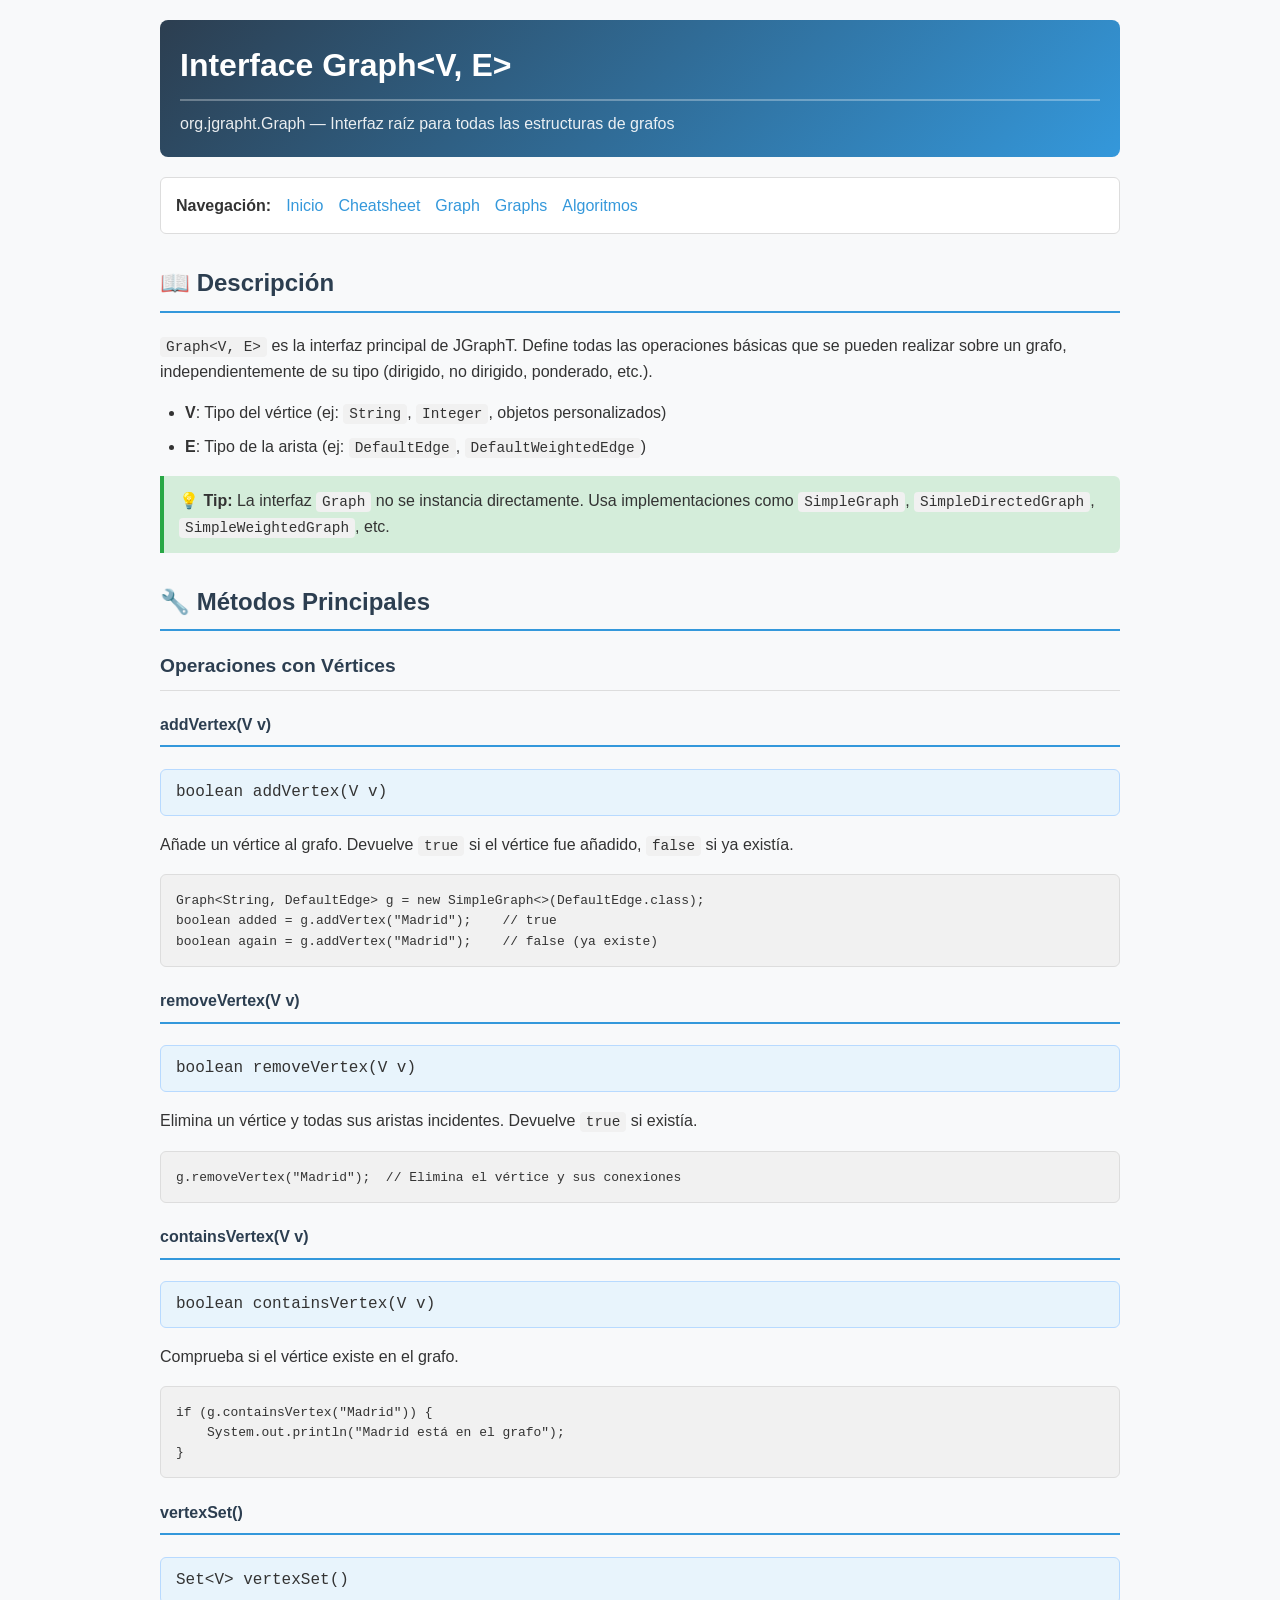
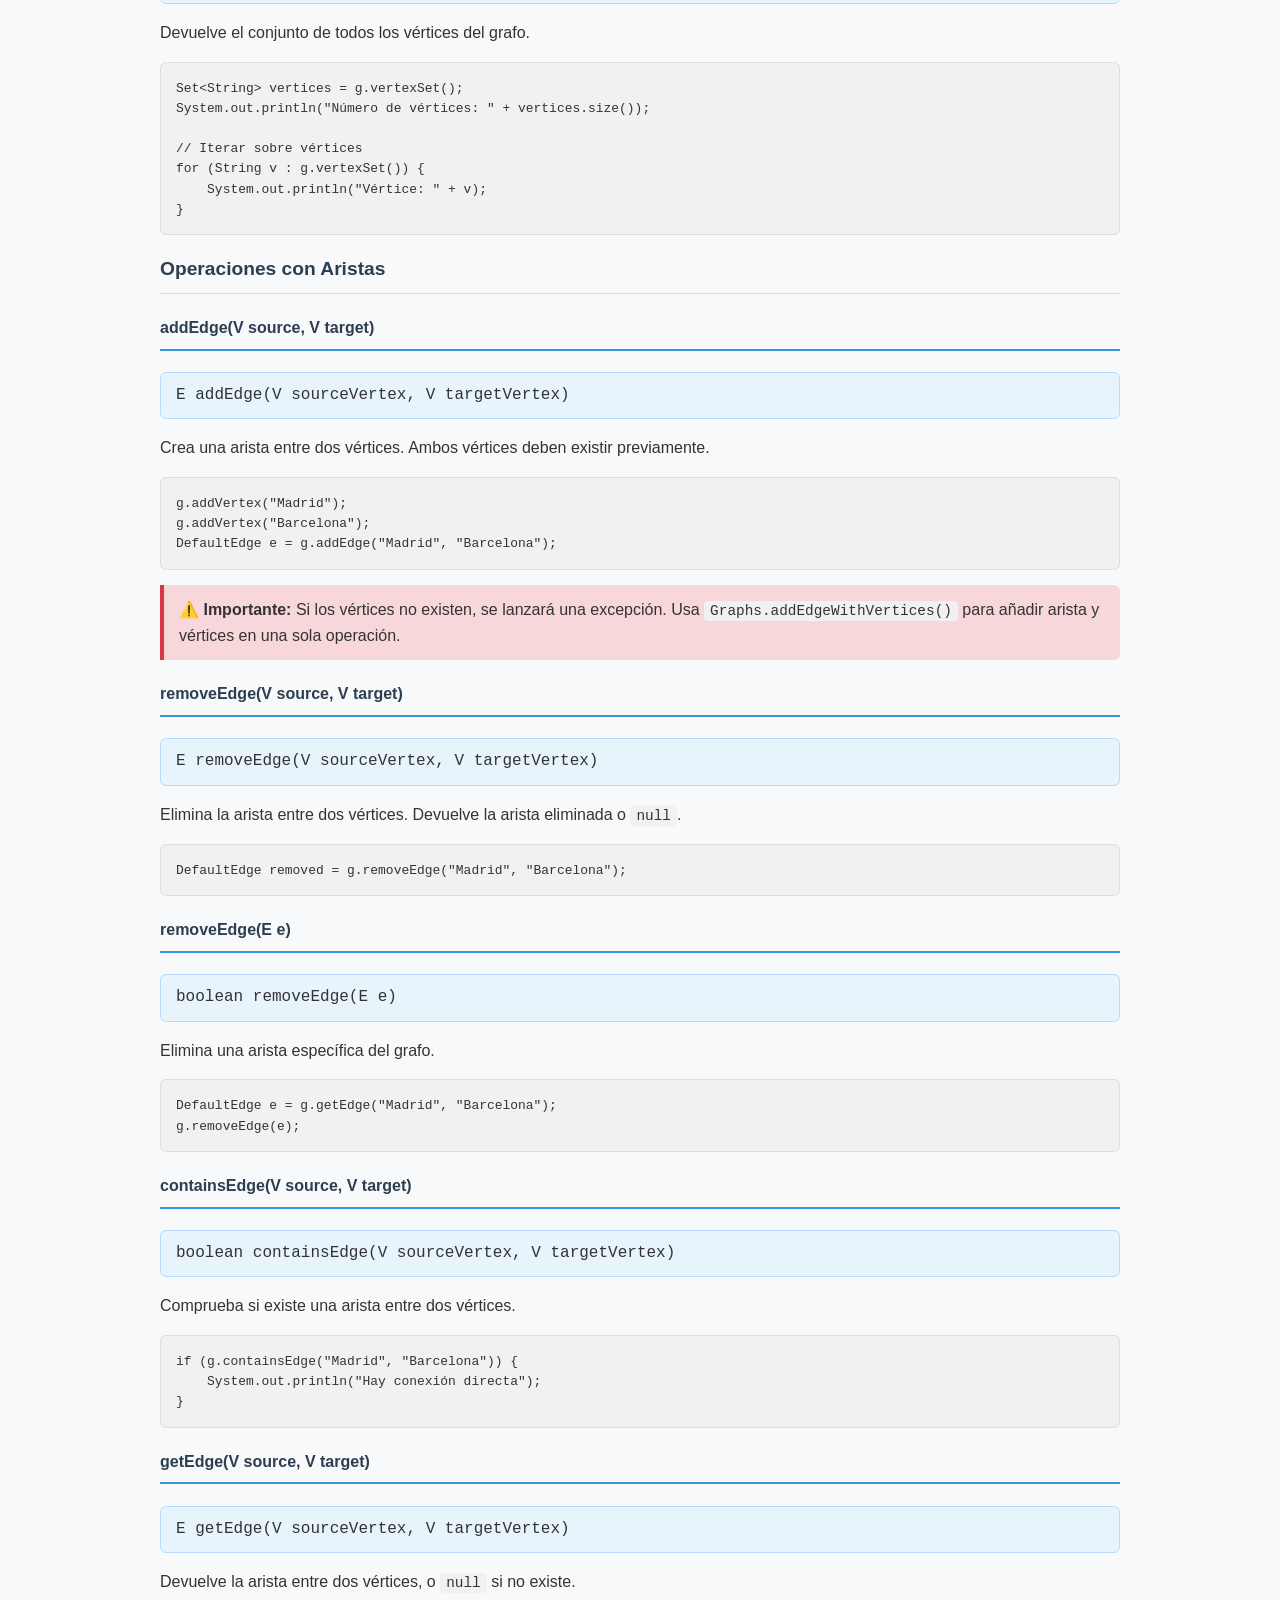
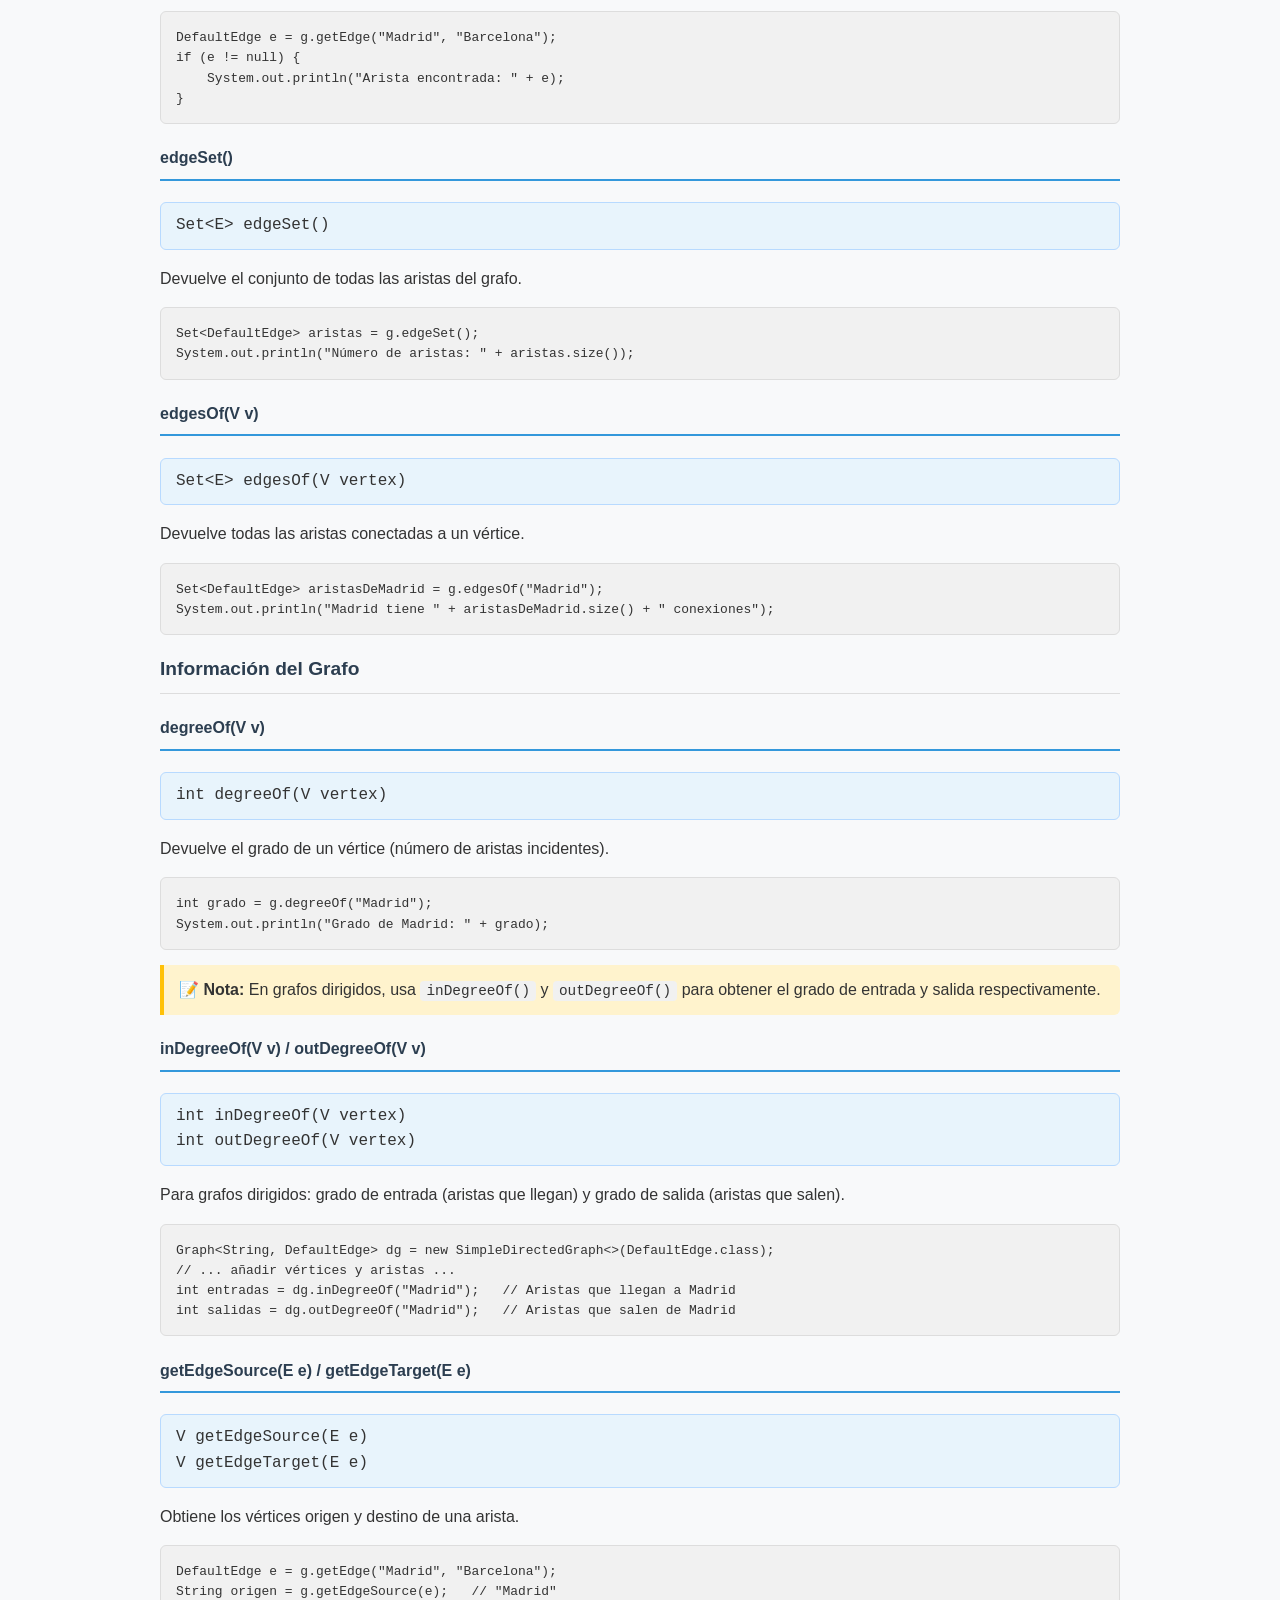
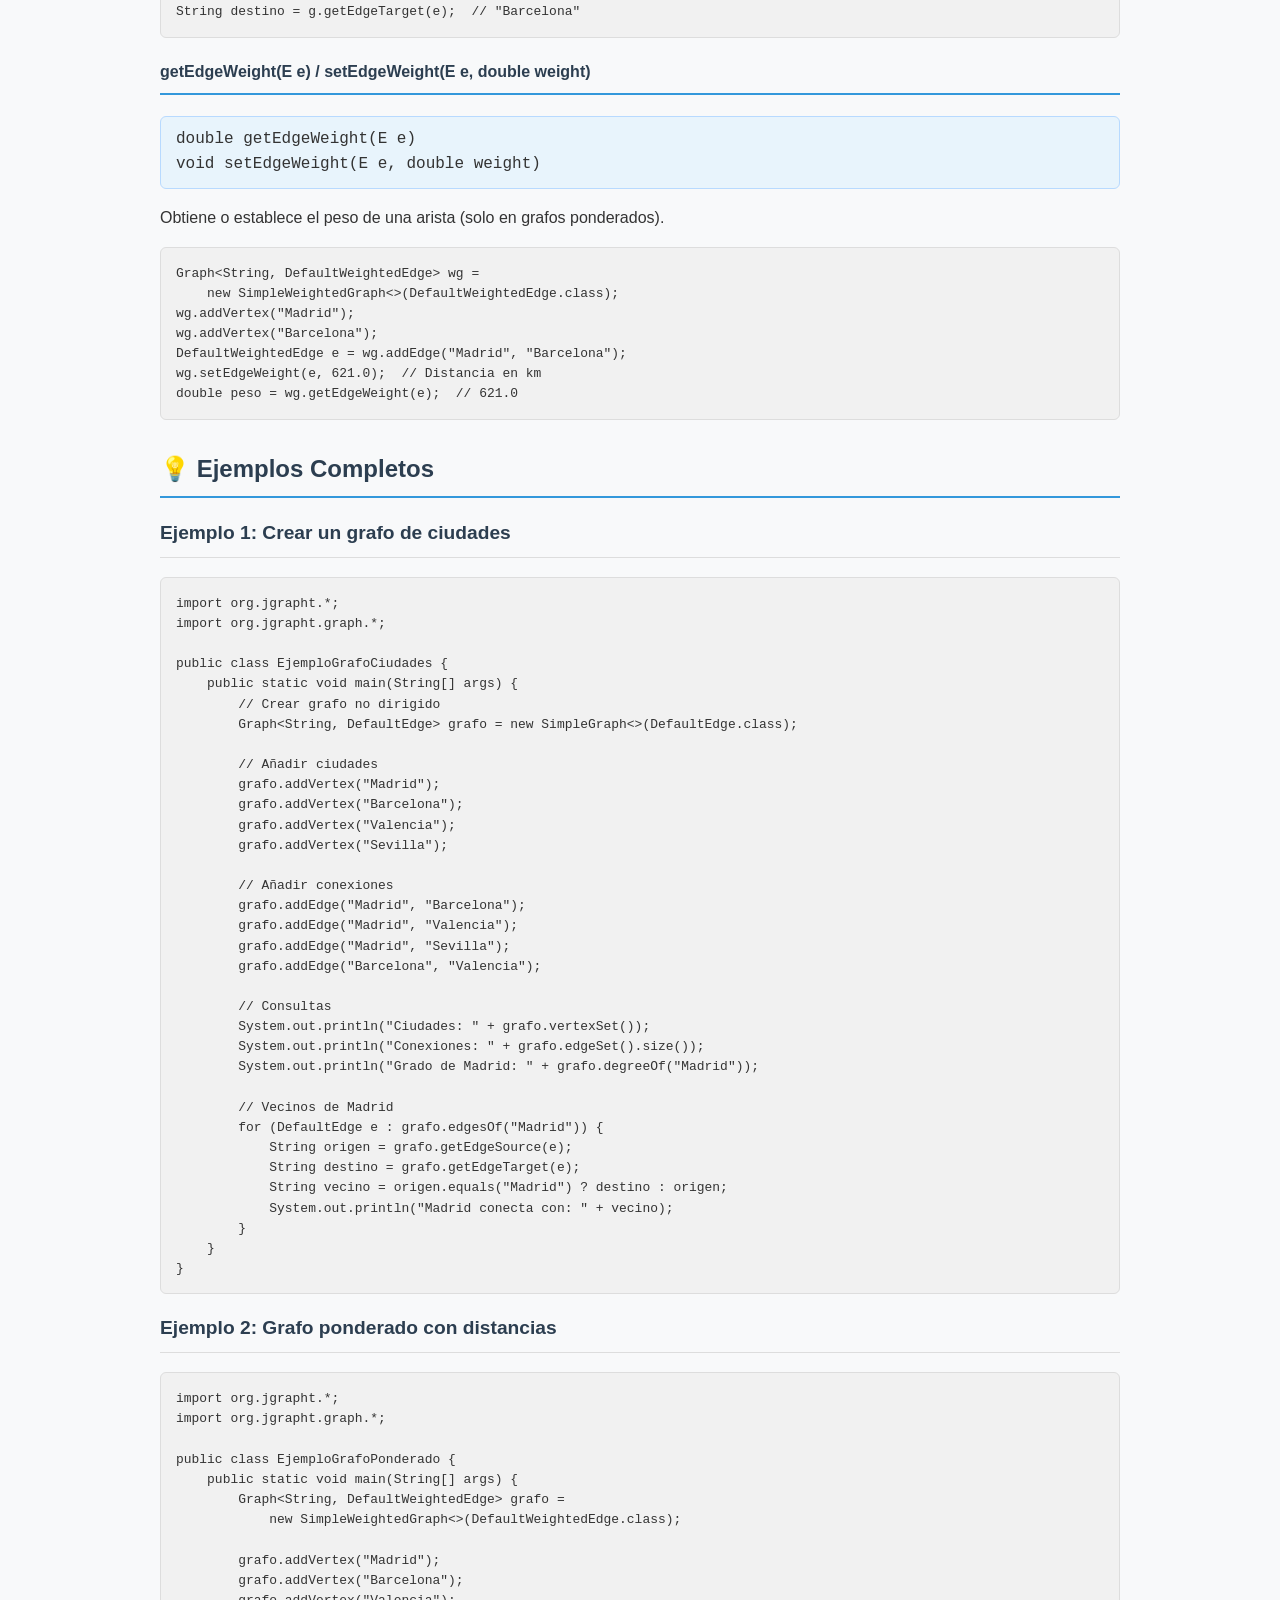
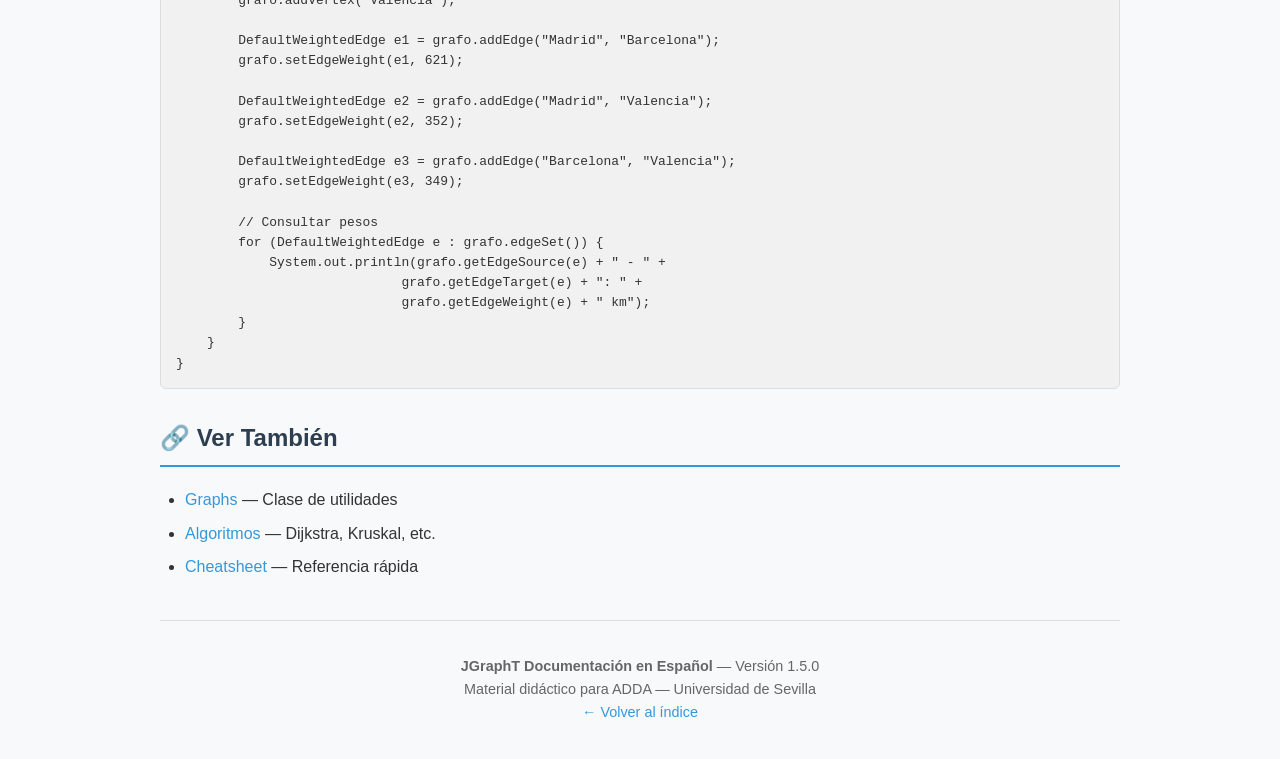
==== PI2_2025_2026_Base_ADDA/docs/jgrapht-es/classes/Graph.html @ 59868d42 "Add Spanish JGraphT documentation HTML files Co-authored-by: rosamola77 <181229581+rosamola77@users." ====
<!DOCTYPE html>
<html lang="es">
<head>
    <meta charset="UTF-8">
    <meta name="viewport" content="width=device-width, initial-scale=1.0">
    <title>Graph — JGraphT Documentación en español</title>
    <link rel="stylesheet" href="../css/style.css">
</head>
<body>
    <div class="class-header">
        <h1>Interface Graph&lt;V, E&gt;</h1>
        <p>org.jgrapht.Graph — Interfaz raíz para todas las estructuras de grafos</p>
    </div>

    <div class="navigation">
        <ul>
            <li><strong>Navegación:</strong></li>
            <li><a href="../index.html">Inicio</a></li>
            <li><a href="../cheatsheet.html">Cheatsheet</a></li>
            <li><a href="Graph.html">Graph</a></li>
            <li><a href="Graphs.html">Graphs</a></li>
            <li><a href="Algorithms.html">Algoritmos</a></li>
        </ul>
    </div>

    <h2>📖 Descripción</h2>
    <p>
        <code>Graph&lt;V, E&gt;</code> es la interfaz principal de JGraphT. Define todas las operaciones básicas
        que se pueden realizar sobre un grafo, independientemente de su tipo (dirigido, no dirigido, ponderado, etc.).
    </p>
    <ul>
        <li><strong>V</strong>: Tipo del vértice (ej: <code>String</code>, <code>Integer</code>, objetos personalizados)</li>
        <li><strong>E</strong>: Tipo de la arista (ej: <code>DefaultEdge</code>, <code>DefaultWeightedEdge</code>)</li>
    </ul>

    <div class="tip">
        <strong>💡 Tip:</strong> La interfaz <code>Graph</code> no se instancia directamente. Usa implementaciones 
        como <code>SimpleGraph</code>, <code>SimpleDirectedGraph</code>, <code>SimpleWeightedGraph</code>, etc.
    </div>

    <h2>🔧 Métodos Principales</h2>

    <h3>Operaciones con Vértices</h3>

    <h4>addVertex(V v)</h4>
    <div class="method-signature">boolean addVertex(V v)</div>
    <p>Añade un vértice al grafo. Devuelve <code>true</code> si el vértice fue añadido, <code>false</code> si ya existía.</p>
    <pre><code>Graph&lt;String, DefaultEdge&gt; g = new SimpleGraph&lt;&gt;(DefaultEdge.class);
boolean added = g.addVertex("Madrid");    // true
boolean again = g.addVertex("Madrid");    // false (ya existe)</code></pre>

    <h4>removeVertex(V v)</h4>
    <div class="method-signature">boolean removeVertex(V v)</div>
    <p>Elimina un vértice y todas sus aristas incidentes. Devuelve <code>true</code> si existía.</p>
    <pre><code>g.removeVertex("Madrid");  // Elimina el vértice y sus conexiones</code></pre>

    <h4>containsVertex(V v)</h4>
    <div class="method-signature">boolean containsVertex(V v)</div>
    <p>Comprueba si el vértice existe en el grafo.</p>
    <pre><code>if (g.containsVertex("Madrid")) {
    System.out.println("Madrid está en el grafo");
}</code></pre>

    <h4>vertexSet()</h4>
    <div class="method-signature">Set&lt;V&gt; vertexSet()</div>
    <p>Devuelve el conjunto de todos los vértices del grafo.</p>
    <pre><code>Set&lt;String&gt; vertices = g.vertexSet();
System.out.println("Número de vértices: " + vertices.size());

// Iterar sobre vértices
for (String v : g.vertexSet()) {
    System.out.println("Vértice: " + v);
}</code></pre>

    <h3>Operaciones con Aristas</h3>

    <h4>addEdge(V source, V target)</h4>
    <div class="method-signature">E addEdge(V sourceVertex, V targetVertex)</div>
    <p>Crea una arista entre dos vértices. Ambos vértices deben existir previamente.</p>
    <pre><code>g.addVertex("Madrid");
g.addVertex("Barcelona");
DefaultEdge e = g.addEdge("Madrid", "Barcelona");</code></pre>

    <div class="warning">
        <strong>⚠️ Importante:</strong> Si los vértices no existen, se lanzará una excepción. 
        Usa <code>Graphs.addEdgeWithVertices()</code> para añadir arista y vértices en una sola operación.
    </div>

    <h4>removeEdge(V source, V target)</h4>
    <div class="method-signature">E removeEdge(V sourceVertex, V targetVertex)</div>
    <p>Elimina la arista entre dos vértices. Devuelve la arista eliminada o <code>null</code>.</p>
    <pre><code>DefaultEdge removed = g.removeEdge("Madrid", "Barcelona");</code></pre>

    <h4>removeEdge(E e)</h4>
    <div class="method-signature">boolean removeEdge(E e)</div>
    <p>Elimina una arista específica del grafo.</p>
    <pre><code>DefaultEdge e = g.getEdge("Madrid", "Barcelona");
g.removeEdge(e);</code></pre>

    <h4>containsEdge(V source, V target)</h4>
    <div class="method-signature">boolean containsEdge(V sourceVertex, V targetVertex)</div>
    <p>Comprueba si existe una arista entre dos vértices.</p>
    <pre><code>if (g.containsEdge("Madrid", "Barcelona")) {
    System.out.println("Hay conexión directa");
}</code></pre>

    <h4>getEdge(V source, V target)</h4>
    <div class="method-signature">E getEdge(V sourceVertex, V targetVertex)</div>
    <p>Devuelve la arista entre dos vértices, o <code>null</code> si no existe.</p>
    <pre><code>DefaultEdge e = g.getEdge("Madrid", "Barcelona");
if (e != null) {
    System.out.println("Arista encontrada: " + e);
}</code></pre>

    <h4>edgeSet()</h4>
    <div class="method-signature">Set&lt;E&gt; edgeSet()</div>
    <p>Devuelve el conjunto de todas las aristas del grafo.</p>
    <pre><code>Set&lt;DefaultEdge&gt; aristas = g.edgeSet();
System.out.println("Número de aristas: " + aristas.size());</code></pre>

    <h4>edgesOf(V v)</h4>
    <div class="method-signature">Set&lt;E&gt; edgesOf(V vertex)</div>
    <p>Devuelve todas las aristas conectadas a un vértice.</p>
    <pre><code>Set&lt;DefaultEdge&gt; aristasDeMadrid = g.edgesOf("Madrid");
System.out.println("Madrid tiene " + aristasDeMadrid.size() + " conexiones");</code></pre>

    <h3>Información del Grafo</h3>

    <h4>degreeOf(V v)</h4>
    <div class="method-signature">int degreeOf(V vertex)</div>
    <p>Devuelve el grado de un vértice (número de aristas incidentes).</p>
    <pre><code>int grado = g.degreeOf("Madrid");
System.out.println("Grado de Madrid: " + grado);</code></pre>

    <div class="note">
        <strong>📝 Nota:</strong> En grafos dirigidos, usa <code>inDegreeOf()</code> y <code>outDegreeOf()</code> 
        para obtener el grado de entrada y salida respectivamente.
    </div>

    <h4>inDegreeOf(V v) / outDegreeOf(V v)</h4>
    <div class="method-signature">int inDegreeOf(V vertex)<br>int outDegreeOf(V vertex)</div>
    <p>Para grafos dirigidos: grado de entrada (aristas que llegan) y grado de salida (aristas que salen).</p>
    <pre><code>Graph&lt;String, DefaultEdge&gt; dg = new SimpleDirectedGraph&lt;&gt;(DefaultEdge.class);
// ... añadir vértices y aristas ...
int entradas = dg.inDegreeOf("Madrid");   // Aristas que llegan a Madrid
int salidas = dg.outDegreeOf("Madrid");   // Aristas que salen de Madrid</code></pre>

    <h4>getEdgeSource(E e) / getEdgeTarget(E e)</h4>
    <div class="method-signature">V getEdgeSource(E e)<br>V getEdgeTarget(E e)</div>
    <p>Obtiene los vértices origen y destino de una arista.</p>
    <pre><code>DefaultEdge e = g.getEdge("Madrid", "Barcelona");
String origen = g.getEdgeSource(e);   // "Madrid"
String destino = g.getEdgeTarget(e);  // "Barcelona"</code></pre>

    <h4>getEdgeWeight(E e) / setEdgeWeight(E e, double weight)</h4>
    <div class="method-signature">double getEdgeWeight(E e)<br>void setEdgeWeight(E e, double weight)</div>
    <p>Obtiene o establece el peso de una arista (solo en grafos ponderados).</p>
    <pre><code>Graph&lt;String, DefaultWeightedEdge&gt; wg = 
    new SimpleWeightedGraph&lt;&gt;(DefaultWeightedEdge.class);
wg.addVertex("Madrid");
wg.addVertex("Barcelona");
DefaultWeightedEdge e = wg.addEdge("Madrid", "Barcelona");
wg.setEdgeWeight(e, 621.0);  // Distancia en km
double peso = wg.getEdgeWeight(e);  // 621.0</code></pre>

    <h2>💡 Ejemplos Completos</h2>

    <h3>Ejemplo 1: Crear un grafo de ciudades</h3>
    <pre><code>import org.jgrapht.*;
import org.jgrapht.graph.*;

public class EjemploGrafoCiudades {
    public static void main(String[] args) {
        // Crear grafo no dirigido
        Graph&lt;String, DefaultEdge&gt; grafo = new SimpleGraph&lt;&gt;(DefaultEdge.class);
        
        // Añadir ciudades
        grafo.addVertex("Madrid");
        grafo.addVertex("Barcelona");
        grafo.addVertex("Valencia");
        grafo.addVertex("Sevilla");
        
        // Añadir conexiones
        grafo.addEdge("Madrid", "Barcelona");
        grafo.addEdge("Madrid", "Valencia");
        grafo.addEdge("Madrid", "Sevilla");
        grafo.addEdge("Barcelona", "Valencia");
        
        // Consultas
        System.out.println("Ciudades: " + grafo.vertexSet());
        System.out.println("Conexiones: " + grafo.edgeSet().size());
        System.out.println("Grado de Madrid: " + grafo.degreeOf("Madrid"));
        
        // Vecinos de Madrid
        for (DefaultEdge e : grafo.edgesOf("Madrid")) {
            String origen = grafo.getEdgeSource(e);
            String destino = grafo.getEdgeTarget(e);
            String vecino = origen.equals("Madrid") ? destino : origen;
            System.out.println("Madrid conecta con: " + vecino);
        }
    }
}</code></pre>

    <h3>Ejemplo 2: Grafo ponderado con distancias</h3>
    <pre><code>import org.jgrapht.*;
import org.jgrapht.graph.*;

public class EjemploGrafoPonderado {
    public static void main(String[] args) {
        Graph&lt;String, DefaultWeightedEdge&gt; grafo = 
            new SimpleWeightedGraph&lt;&gt;(DefaultWeightedEdge.class);
        
        grafo.addVertex("Madrid");
        grafo.addVertex("Barcelona");
        grafo.addVertex("Valencia");
        
        DefaultWeightedEdge e1 = grafo.addEdge("Madrid", "Barcelona");
        grafo.setEdgeWeight(e1, 621);
        
        DefaultWeightedEdge e2 = grafo.addEdge("Madrid", "Valencia");
        grafo.setEdgeWeight(e2, 352);
        
        DefaultWeightedEdge e3 = grafo.addEdge("Barcelona", "Valencia");
        grafo.setEdgeWeight(e3, 349);
        
        // Consultar pesos
        for (DefaultWeightedEdge e : grafo.edgeSet()) {
            System.out.println(grafo.getEdgeSource(e) + " - " + 
                             grafo.getEdgeTarget(e) + ": " + 
                             grafo.getEdgeWeight(e) + " km");
        }
    }
}</code></pre>

    <h2>🔗 Ver También</h2>
    <ul>
        <li><a href="Graphs.html">Graphs</a> — Clase de utilidades</li>
        <li><a href="Algorithms.html">Algoritmos</a> — Dijkstra, Kruskal, etc.</li>
        <li><a href="../cheatsheet.html">Cheatsheet</a> — Referencia rápida</li>
    </ul>

    <div class="footer">
        <p>
            <strong>JGraphT Documentación en Español</strong> — Versión 1.5.0<br>
            Material didáctico para ADDA — Universidad de Sevilla<br>
            <a href="../index.html">← Volver al índice</a>
        </p>
    </div>
</body>
</html>
---- PI2_2025_2026_Base_ADDA/docs/jgrapht-es/css/style.css ----
/* 
 * JGraphT - Documentación en español
 * Estilo para la documentación didáctica del curso ADDA
 * Universidad de Sevilla
 */

:root {
    --primary-color: #2c3e50;
    --secondary-color: #3498db;
    --accent-color: #e74c3c;
    --background-color: #f8f9fa;
    --code-background: #f1f1f1;
    --border-color: #ddd;
    --text-color: #333;
}

* {
    box-sizing: border-box;
}

body {
    font-family: 'Segoe UI', Tahoma, Geneva, Verdana, sans-serif;
    line-height: 1.6;
    color: var(--text-color);
    max-width: 1000px;
    margin: 0 auto;
    padding: 20px;
    background-color: var(--background-color);
}

h1, h2, h3, h4 {
    color: var(--primary-color);
    border-bottom: 2px solid var(--secondary-color);
    padding-bottom: 8px;
}

h1 {
    font-size: 2em;
    border-bottom-width: 3px;
}

h2 {
    font-size: 1.5em;
    margin-top: 30px;
}

h3 {
    font-size: 1.2em;
    border-bottom: 1px solid var(--border-color);
}

a {
    color: var(--secondary-color);
    text-decoration: none;
}

a:hover {
    text-decoration: underline;
    color: var(--primary-color);
}

code {
    background-color: var(--code-background);
    padding: 2px 6px;
    border-radius: 4px;
    font-family: 'Consolas', 'Monaco', 'Courier New', monospace;
    font-size: 0.9em;
}

pre {
    background-color: var(--code-background);
    border: 1px solid var(--border-color);
    border-radius: 6px;
    padding: 15px;
    overflow-x: auto;
    font-family: 'Consolas', 'Monaco', 'Courier New', monospace;
    font-size: 0.9em;
    line-height: 1.4;
}

pre code {
    background: none;
    padding: 0;
}

ul, ol {
    padding-left: 25px;
}

li {
    margin-bottom: 8px;
}

table {
    border-collapse: collapse;
    width: 100%;
    margin: 20px 0;
}

th, td {
    border: 1px solid var(--border-color);
    padding: 12px;
    text-align: left;
}

th {
    background-color: var(--primary-color);
    color: white;
}

tr:nth-child(even) {
    background-color: #f2f2f2;
}

.note {
    background-color: #fff3cd;
    border-left: 4px solid #ffc107;
    padding: 12px 15px;
    margin: 15px 0;
    border-radius: 0 6px 6px 0;
}

.tip {
    background-color: #d4edda;
    border-left: 4px solid #28a745;
    padding: 12px 15px;
    margin: 15px 0;
    border-radius: 0 6px 6px 0;
}

.warning {
    background-color: #f8d7da;
    border-left: 4px solid #dc3545;
    padding: 12px 15px;
    margin: 15px 0;
    border-radius: 0 6px 6px 0;
}

.method-signature {
    background-color: #e8f4fc;
    border: 1px solid #b8daff;
    padding: 10px 15px;
    border-radius: 6px;
    font-family: 'Consolas', 'Monaco', 'Courier New', monospace;
    margin: 10px 0;
}

.navigation {
    background-color: white;
    padding: 15px;
    border-radius: 6px;
    border: 1px solid var(--border-color);
    margin-bottom: 20px;
}

.navigation ul {
    list-style-type: none;
    padding: 0;
    margin: 0;
    display: flex;
    flex-wrap: wrap;
    gap: 15px;
}

.navigation li {
    margin: 0;
}

.footer {
    margin-top: 40px;
    padding-top: 20px;
    border-top: 1px solid var(--border-color);
    text-align: center;
    font-size: 0.9em;
    color: #666;
}

.class-header {
    background: linear-gradient(135deg, var(--primary-color), var(--secondary-color));
    color: white;
    padding: 20px;
    border-radius: 8px;
    margin-bottom: 20px;
}

.class-header h1 {
    color: white;
    border-bottom: 2px solid rgba(255,255,255,0.3);
    margin: 0;
}

.class-header p {
    margin: 10px 0 0 0;
    opacity: 0.9;
}

.cheatsheet-item {
    background-color: white;
    border: 1px solid var(--border-color);
    border-radius: 6px;
    padding: 15px;
    margin: 15px 0;
}

.cheatsheet-item h4 {
    margin: 0 0 10px 0;
    border: none;
    padding: 0;
    color: var(--secondary-color);
}
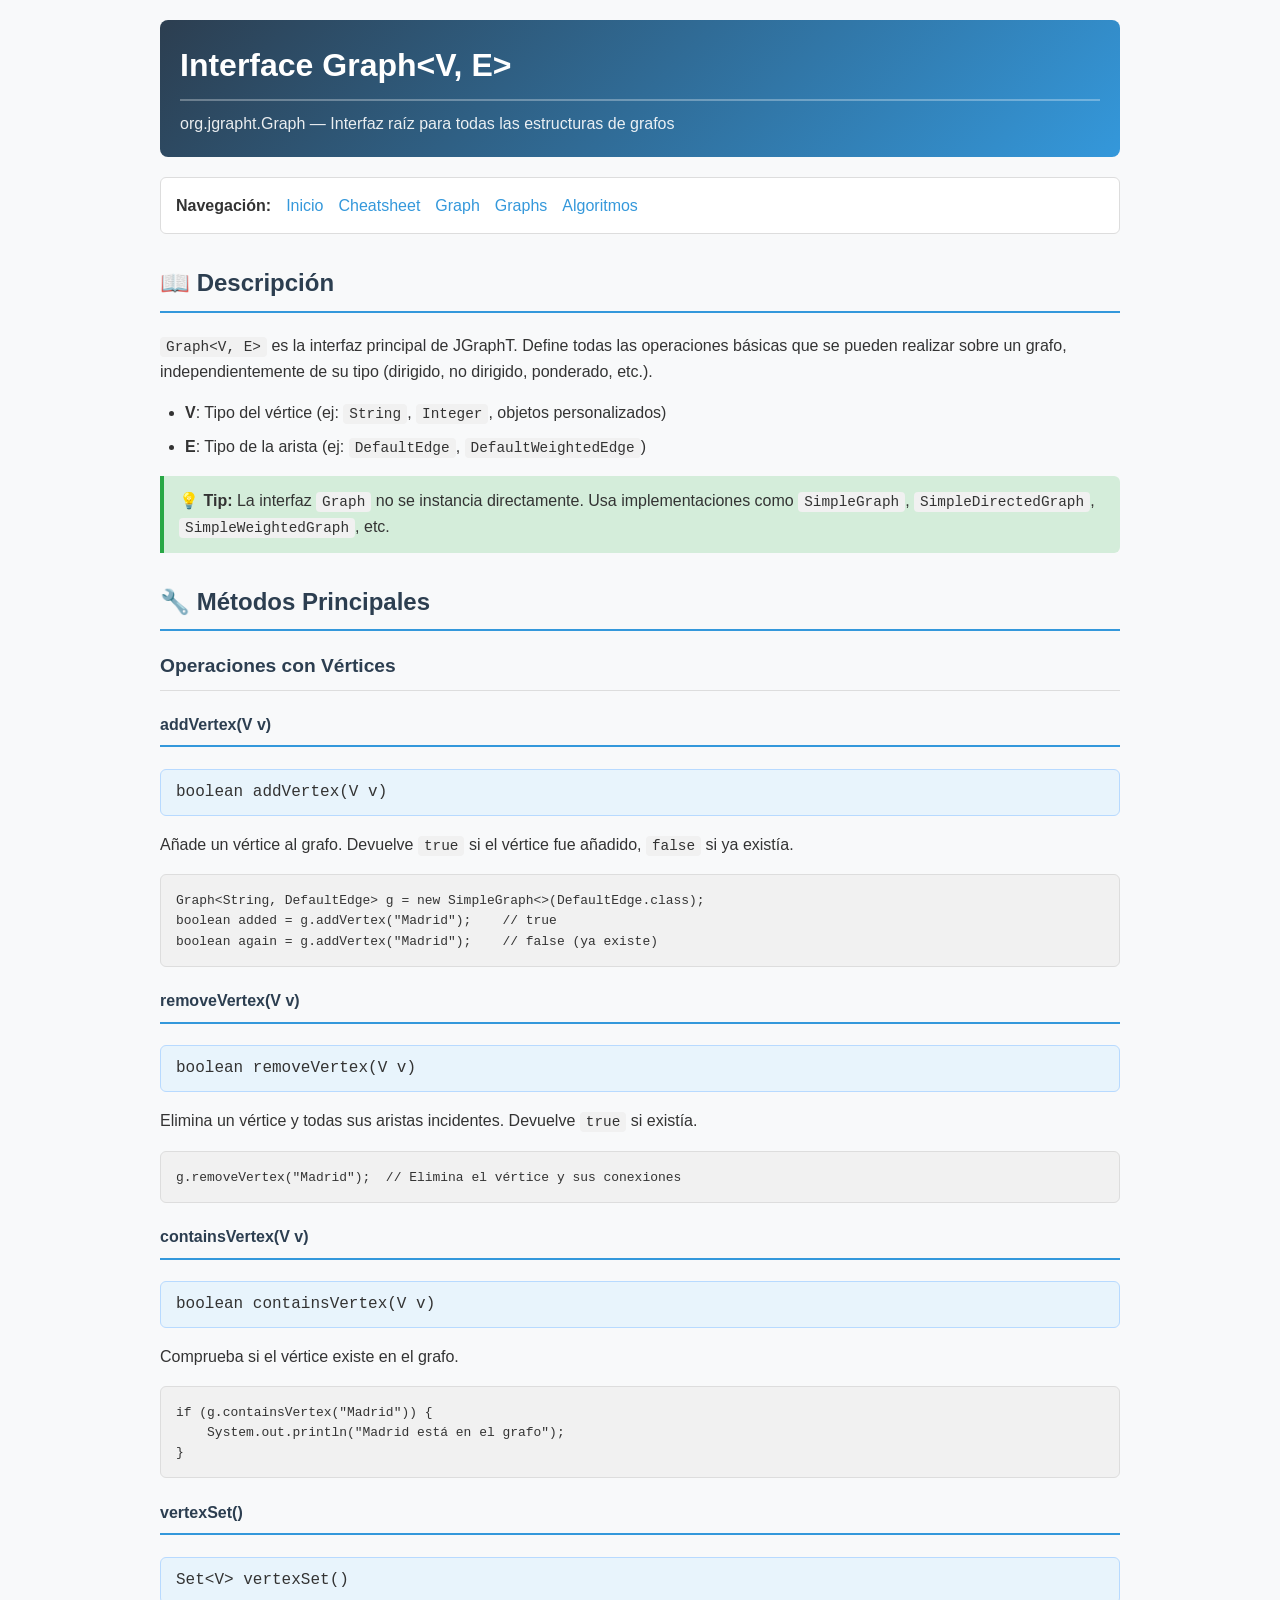
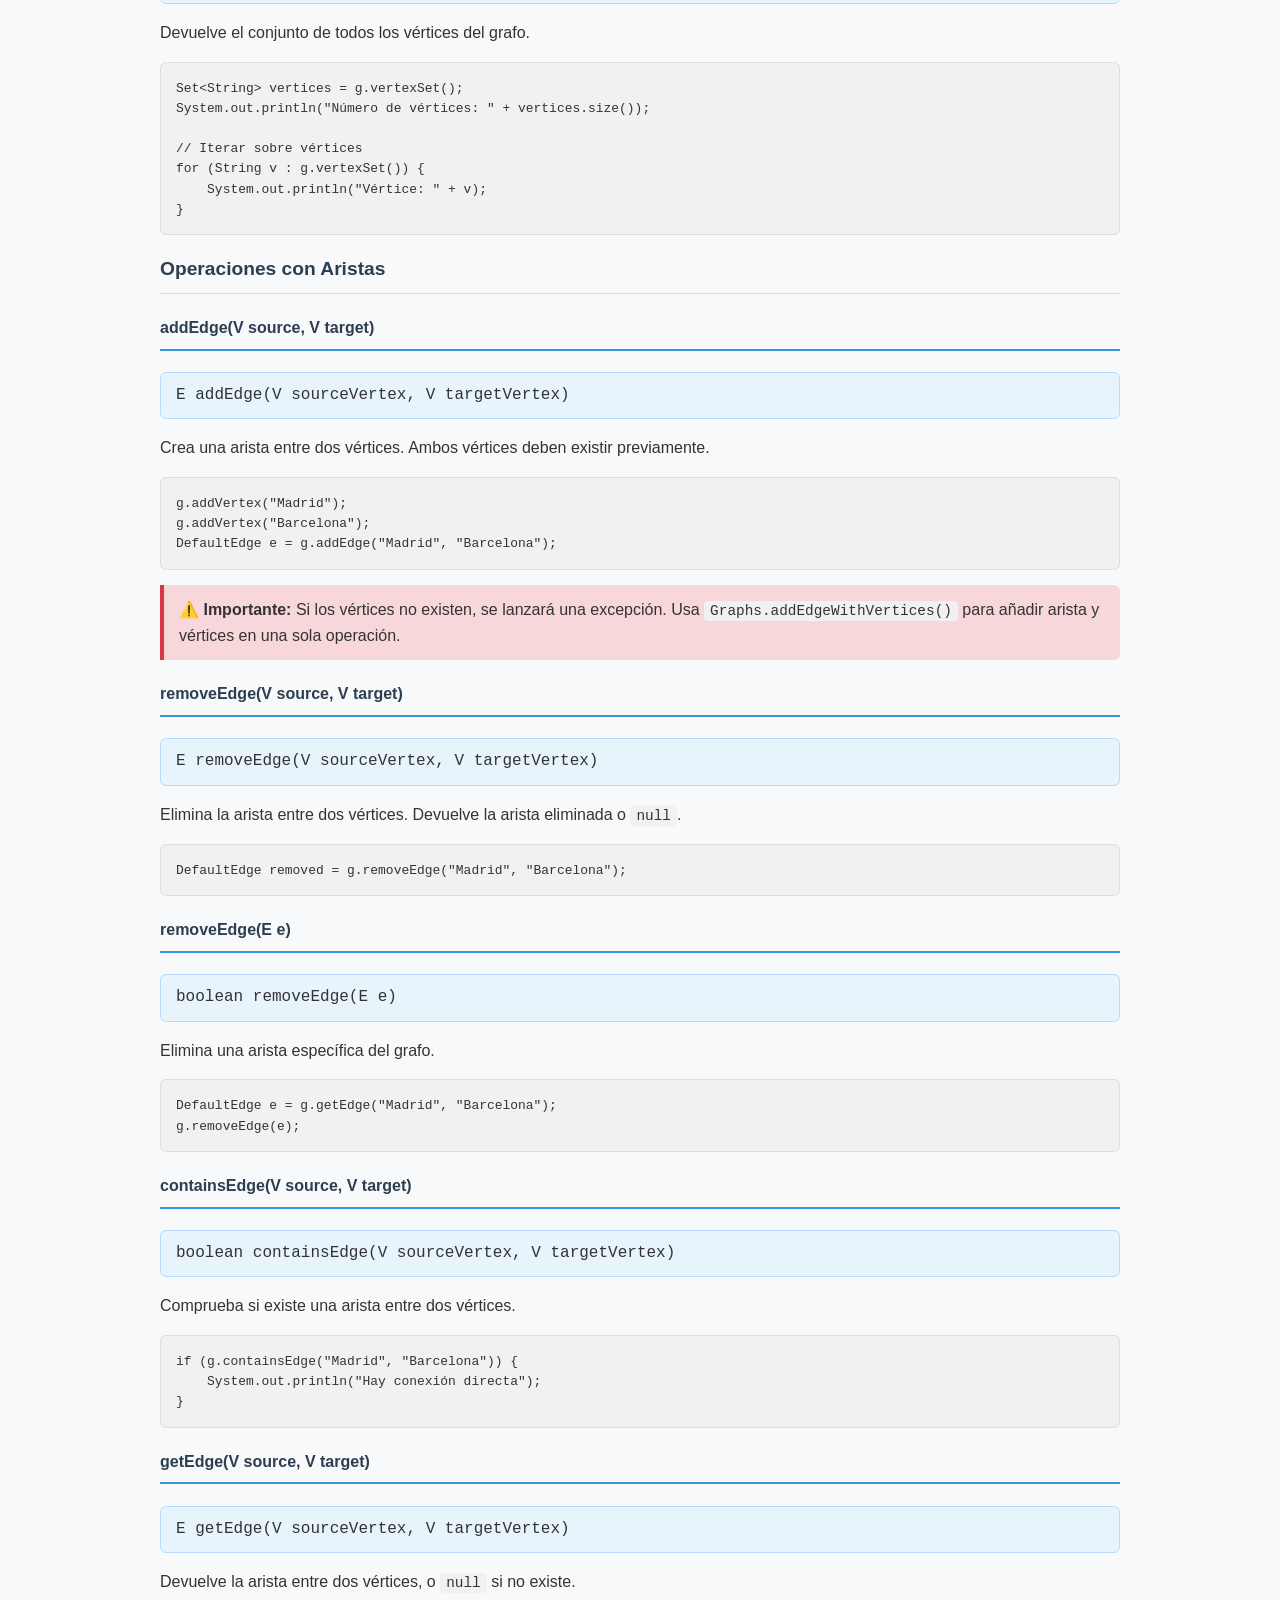
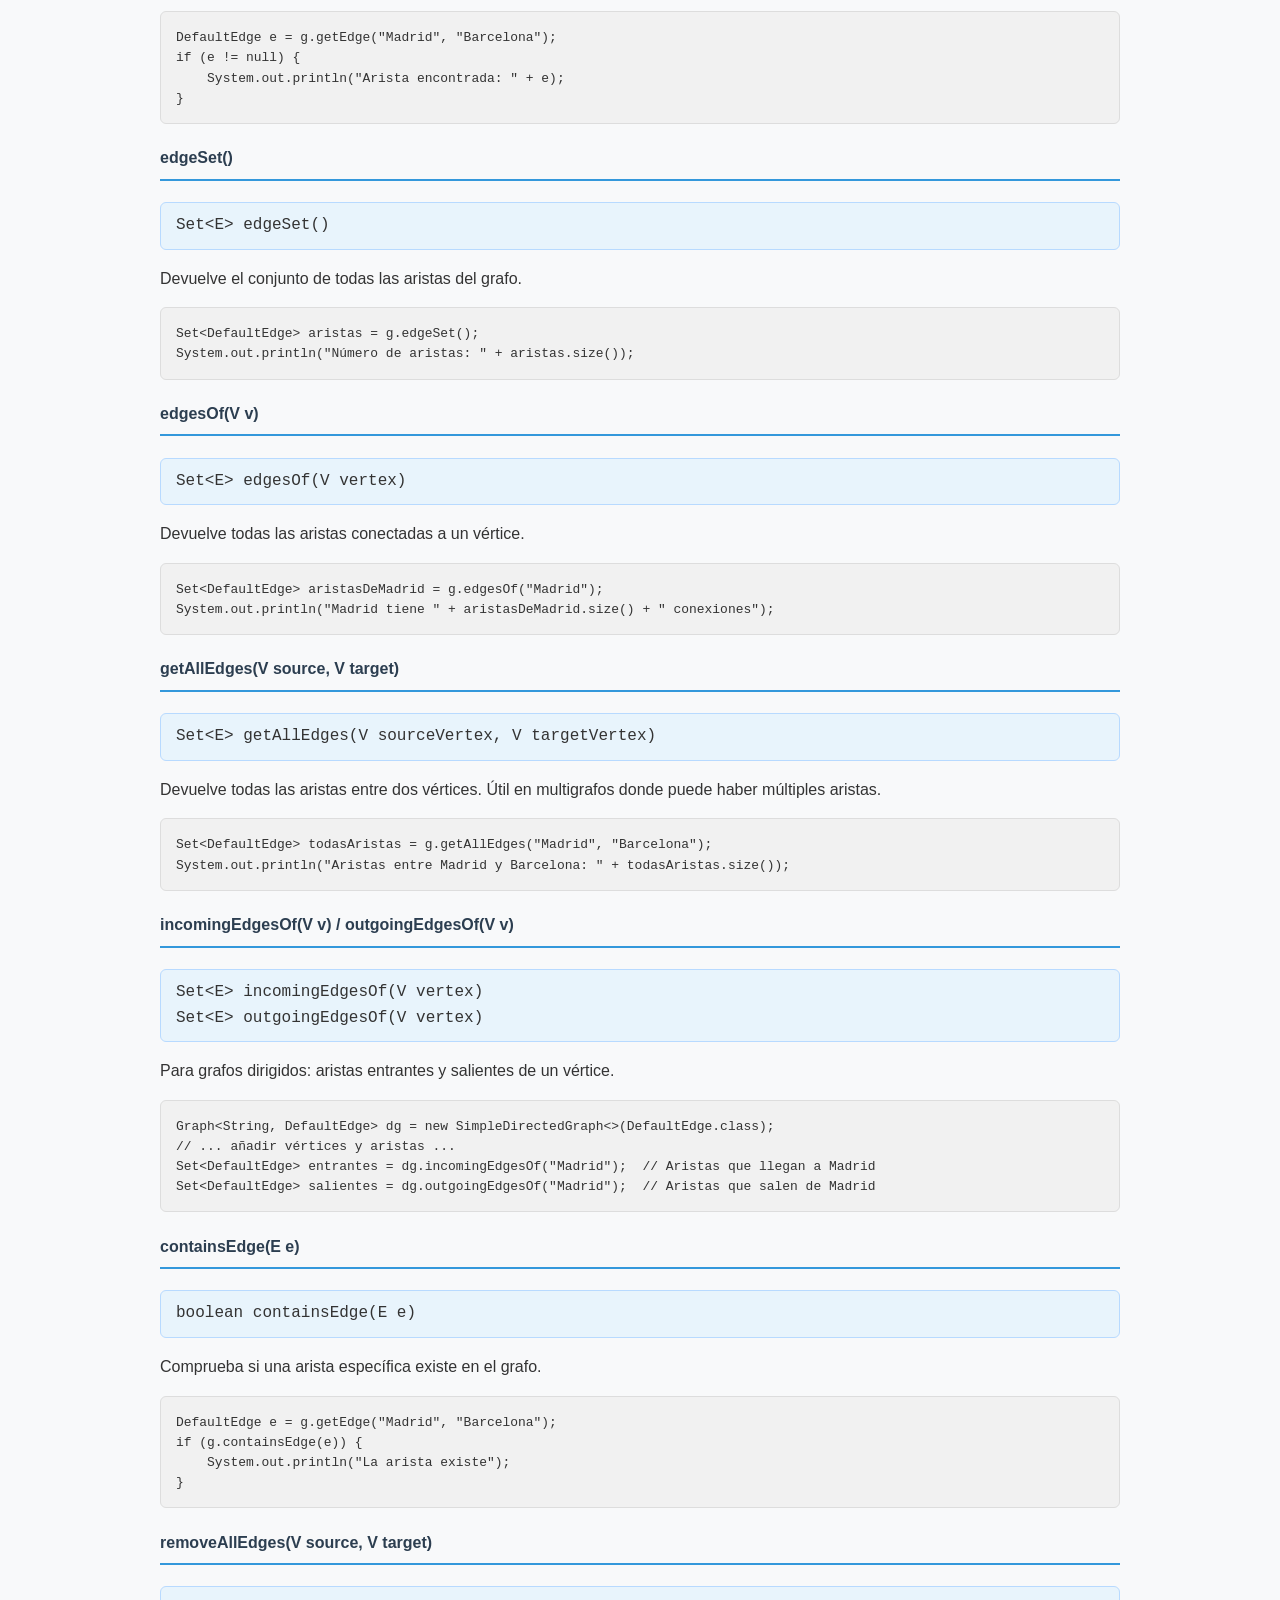
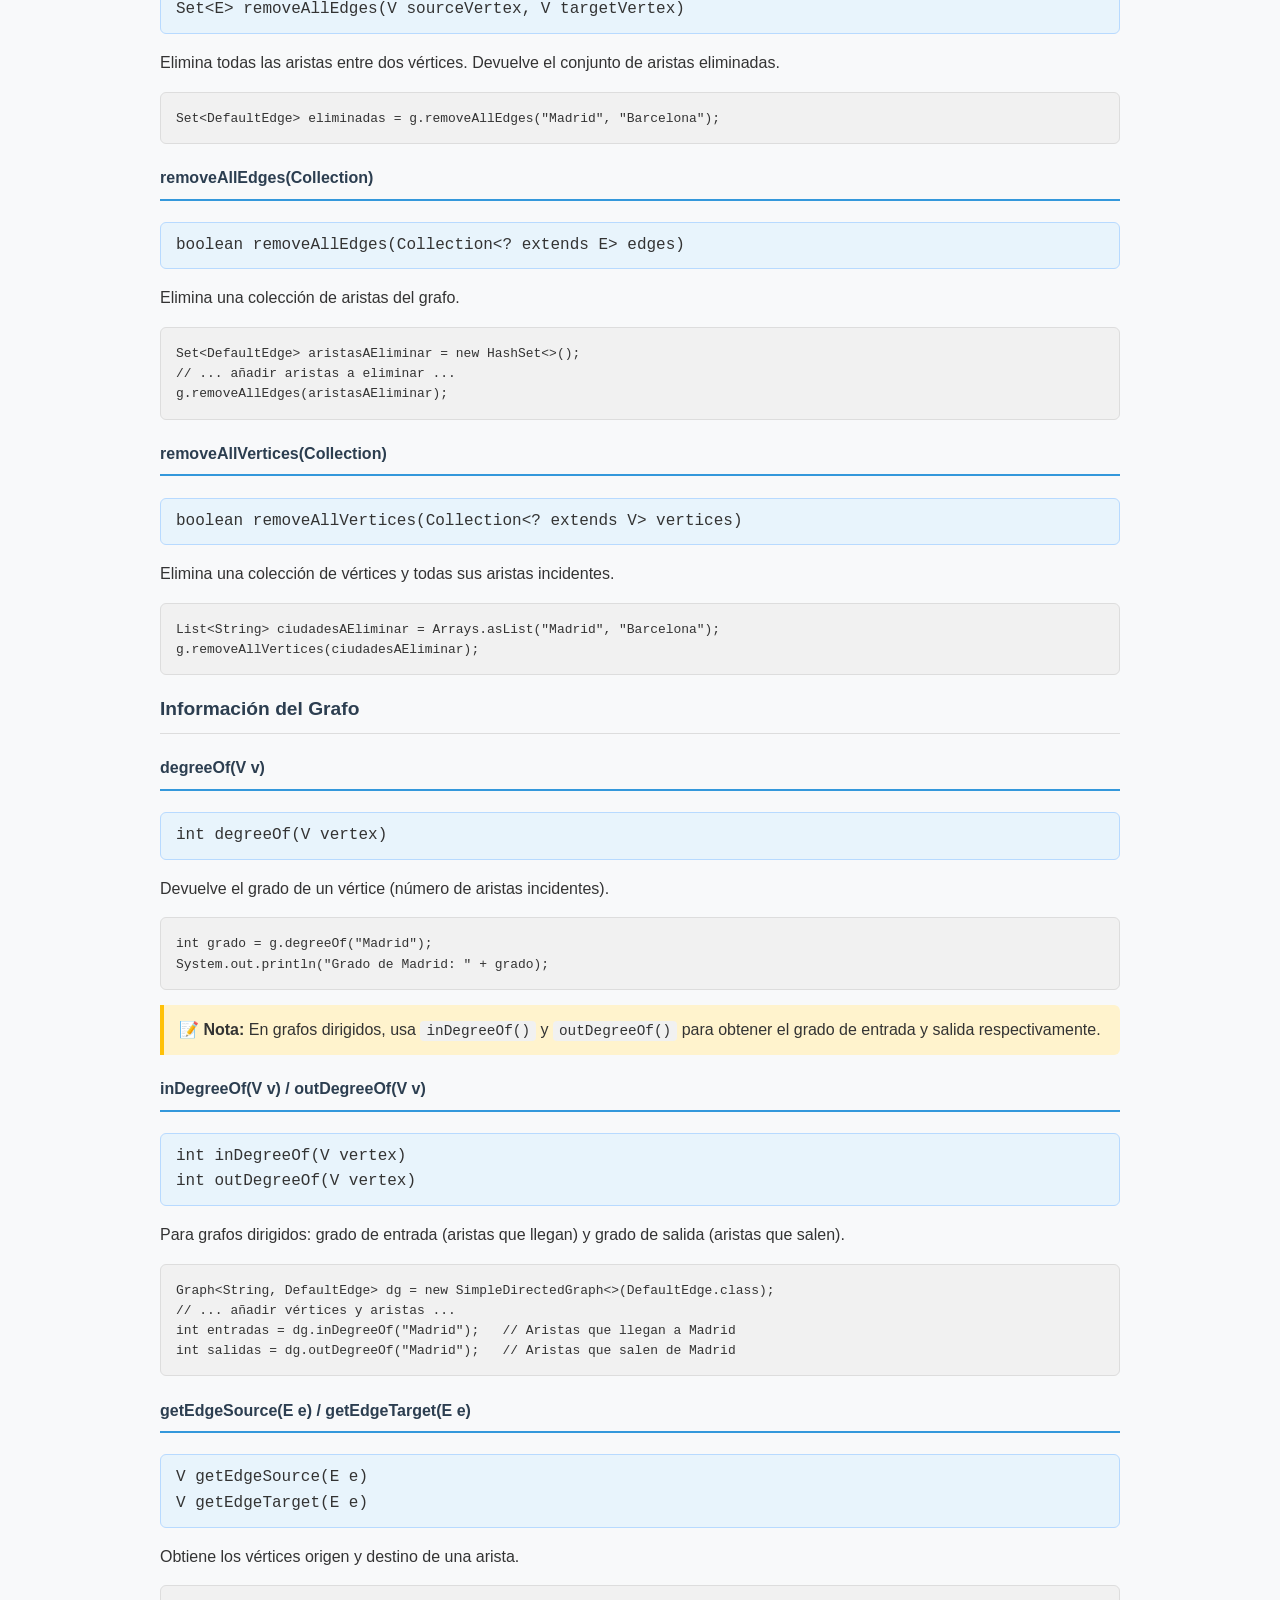
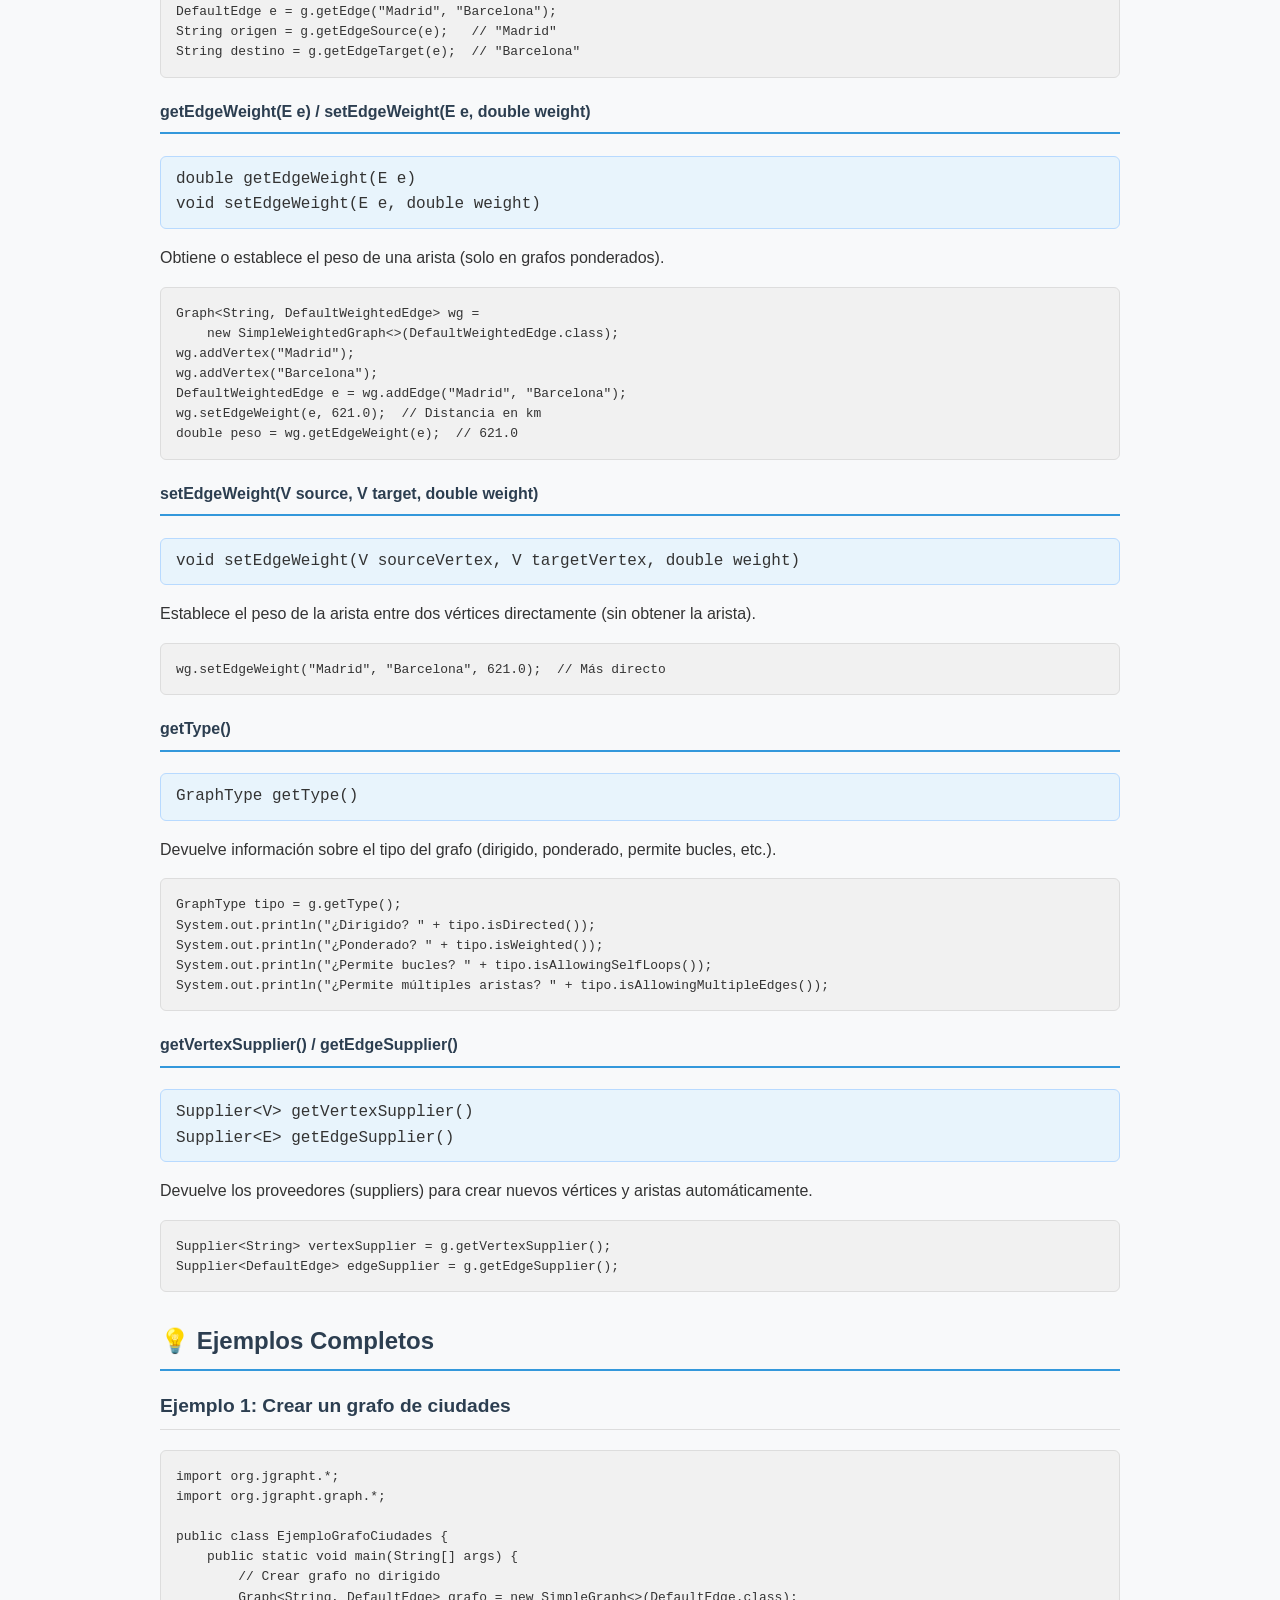
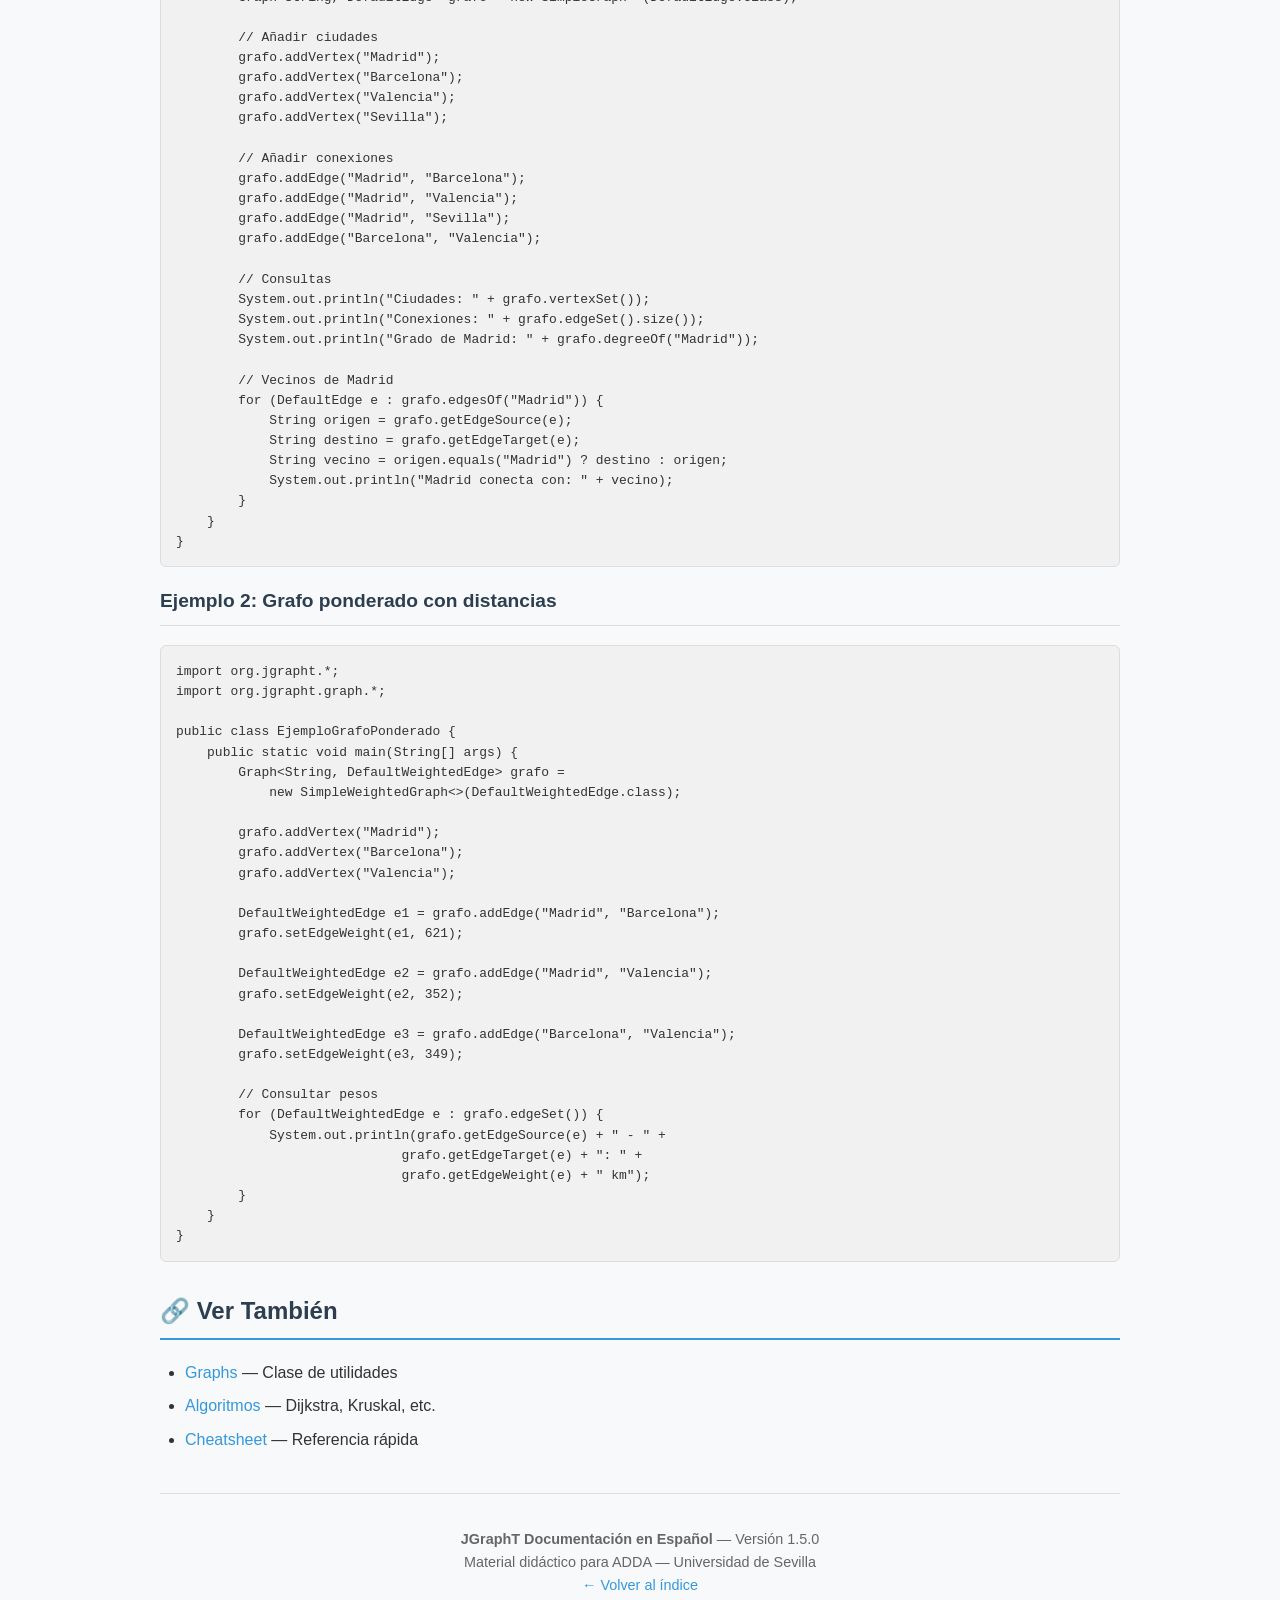
==== commit f325aefb: "Add missing JGraphT methods to documentation (Graph, Graphs, Algorithms) Co-authored-by: rosamola77 " ====
--- a/PI2_2025_2026_Base_ADDA/docs/jgrapht-es/classes/Graph.html
+++ b/PI2_2025_2026_Base_ADDA/docs/jgrapht-es/classes/Graph.html
@@ -124,6 +124,46 @@
     <pre><code>Set&lt;DefaultEdge&gt; aristasDeMadrid = g.edgesOf("Madrid");
 System.out.println("Madrid tiene " + aristasDeMadrid.size() + " conexiones");</code></pre>
 
+    <h4>getAllEdges(V source, V target)</h4>
+    <div class="method-signature">Set&lt;E&gt; getAllEdges(V sourceVertex, V targetVertex)</div>
+    <p>Devuelve todas las aristas entre dos vértices. Útil en multigrafos donde puede haber múltiples aristas.</p>
+    <pre><code>Set&lt;DefaultEdge&gt; todasAristas = g.getAllEdges("Madrid", "Barcelona");
+System.out.println("Aristas entre Madrid y Barcelona: " + todasAristas.size());</code></pre>
+
+    <h4>incomingEdgesOf(V v) / outgoingEdgesOf(V v)</h4>
+    <div class="method-signature">Set&lt;E&gt; incomingEdgesOf(V vertex)<br>Set&lt;E&gt; outgoingEdgesOf(V vertex)</div>
+    <p>Para grafos dirigidos: aristas entrantes y salientes de un vértice.</p>
+    <pre><code>Graph&lt;String, DefaultEdge&gt; dg = new SimpleDirectedGraph&lt;&gt;(DefaultEdge.class);
+// ... añadir vértices y aristas ...
+Set&lt;DefaultEdge&gt; entrantes = dg.incomingEdgesOf("Madrid");  // Aristas que llegan a Madrid
+Set&lt;DefaultEdge&gt; salientes = dg.outgoingEdgesOf("Madrid");  // Aristas que salen de Madrid</code></pre>
+
+    <h4>containsEdge(E e)</h4>
+    <div class="method-signature">boolean containsEdge(E e)</div>
+    <p>Comprueba si una arista específica existe en el grafo.</p>
+    <pre><code>DefaultEdge e = g.getEdge("Madrid", "Barcelona");
+if (g.containsEdge(e)) {
+    System.out.println("La arista existe");
+}</code></pre>
+
+    <h4>removeAllEdges(V source, V target)</h4>
+    <div class="method-signature">Set&lt;E&gt; removeAllEdges(V sourceVertex, V targetVertex)</div>
+    <p>Elimina todas las aristas entre dos vértices. Devuelve el conjunto de aristas eliminadas.</p>
+    <pre><code>Set&lt;DefaultEdge&gt; eliminadas = g.removeAllEdges("Madrid", "Barcelona");</code></pre>
+
+    <h4>removeAllEdges(Collection)</h4>
+    <div class="method-signature">boolean removeAllEdges(Collection&lt;? extends E&gt; edges)</div>
+    <p>Elimina una colección de aristas del grafo.</p>
+    <pre><code>Set&lt;DefaultEdge&gt; aristasAEliminar = new HashSet&lt;&gt;();
+// ... añadir aristas a eliminar ...
+g.removeAllEdges(aristasAEliminar);</code></pre>
+
+    <h4>removeAllVertices(Collection)</h4>
+    <div class="method-signature">boolean removeAllVertices(Collection&lt;? extends V&gt; vertices)</div>
+    <p>Elimina una colección de vértices y todas sus aristas incidentes.</p>
+    <pre><code>List&lt;String&gt; ciudadesAEliminar = Arrays.asList("Madrid", "Barcelona");
+g.removeAllVertices(ciudadesAEliminar);</code></pre>
+
     <h3>Información del Grafo</h3>
 
     <h4>degreeOf(V v)</h4>
@@ -163,6 +203,26 @@
 wg.setEdgeWeight(e, 621.0);  // Distancia en km
 double peso = wg.getEdgeWeight(e);  // 621.0</code></pre>
 
+    <h4>setEdgeWeight(V source, V target, double weight)</h4>
+    <div class="method-signature">void setEdgeWeight(V sourceVertex, V targetVertex, double weight)</div>
+    <p>Establece el peso de la arista entre dos vértices directamente (sin obtener la arista).</p>
+    <pre><code>wg.setEdgeWeight("Madrid", "Barcelona", 621.0);  // Más directo</code></pre>
+
+    <h4>getType()</h4>
+    <div class="method-signature">GraphType getType()</div>
+    <p>Devuelve información sobre el tipo del grafo (dirigido, ponderado, permite bucles, etc.).</p>
+    <pre><code>GraphType tipo = g.getType();
+System.out.println("¿Dirigido? " + tipo.isDirected());
+System.out.println("¿Ponderado? " + tipo.isWeighted());
+System.out.println("¿Permite bucles? " + tipo.isAllowingSelfLoops());
+System.out.println("¿Permite múltiples aristas? " + tipo.isAllowingMultipleEdges());</code></pre>
+
+    <h4>getVertexSupplier() / getEdgeSupplier()</h4>
+    <div class="method-signature">Supplier&lt;V&gt; getVertexSupplier()<br>Supplier&lt;E&gt; getEdgeSupplier()</div>
+    <p>Devuelve los proveedores (suppliers) para crear nuevos vértices y aristas automáticamente.</p>
+    <pre><code>Supplier&lt;String&gt; vertexSupplier = g.getVertexSupplier();
+Supplier&lt;DefaultEdge&gt; edgeSupplier = g.getEdgeSupplier();</code></pre>
+
     <h2>💡 Ejemplos Completos</h2>
 
     <h3>Ejemplo 1: Crear un grafo de ciudades</h3>
